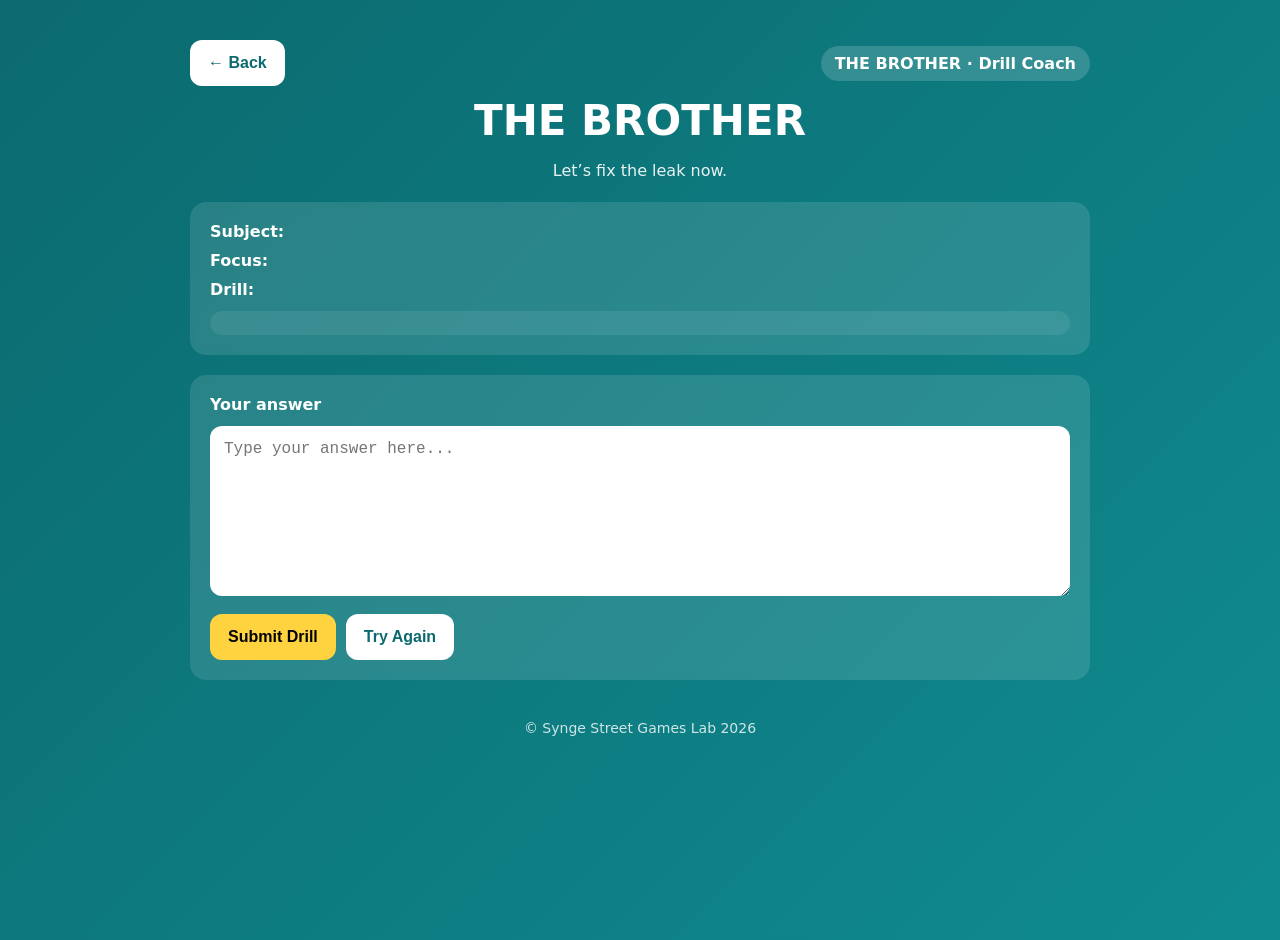
==== drill.html @ 1fe015e7 "Add initial HTML structure for Drill Coach page" ====
<!doctype html>
<html lang="en">
<head>
  <meta charset="utf-8" />
  <title>THE BROTHER — Drill Coach</title>
  <meta name="viewport" content="width=device-width, initial-scale=1" />
  <link rel="stylesheet" href="style.css" />
</head>
<body>

<main class="wrap">

  <div class="topBar">
    <button onclick="location.href='results.html'" class="ghost">← Back</button>
    <div class="pill">THE BROTHER · Drill Coach</div>
  </div>

  <h1>THE BROTHER</h1>
  <p class="sub">Let’s fix the leak now.</p>

  <div class="card">
    <div><strong>Subject:</strong> <span id="subjectLabel"></span></div>
    <div style="margin-top:10px;"><strong>Focus:</strong> <span id="focusLabel"></span></div>
    <div style="margin-top:10px;"><strong>Drill:</strong></div>
    <div id="drillText" class="exampleBox"></div>
  </div>

  <div class="card">
    <strong>Your answer</strong>
    <textarea id="drillInput" placeholder="Type your answer here..."></textarea>
    <div class="controls">
      <button id="submitDrillBtn" class="goldBtn" type="button">Submit Drill</button>
      <button id="tryAgainBtn" class="ghost" type="button">Try Again</button>
    </div>
  </div>

  <section id="drillOut" class="card hidden"></section>

</main>

<footer>
  © Synge Street Games Lab 2026
</footer>

<script src="ai.js"></script>
<script src="drill.js"></script>

</body>
</html>
---- style.css ----
:root{
  --teal:#0b6a6f;
  --teal2:#0e8a91;
  --gold:#ffd23f;
  --gold2:#ffcd1a;
  --panel:rgba(255,255,255,.12);
  --ink:#ffffff;
}

body{
  margin:0;
  font-family:system-ui,-apple-system,Segoe UI,Roboto,sans-serif;
  background:linear-gradient(135deg,#0b6a6f,#0f8b90);
  color:white;
  min-height:100vh;
}

.wrap{
  max-width:900px;
  width:92%;
  margin:40px auto;
}

h1{
  text-align:center;
  font-size:42px;
  margin:8px 0 10px;
}

.sub{
  text-align:center;
  opacity:.9;
  margin-bottom:22px;
}

footer{
  text-align:center;
  margin:30px 0 20px;
  opacity:.8;
  font-size:14px;
}

.topBar{
  display:flex;
  justify-content:space-between;
  align-items:center;
  margin-bottom:10px;
}

.pill{
  padding:8px 14px;
  border-radius:999px;
  background:rgba(255,255,255,.16);
  font-weight:800;
}

.menu{
  display:flex;
  flex-direction:column;
  gap:16px;
  margin-top:24px;
}

.menuBtn{
  border:none;
  padding:16px;
  font-size:18px;
  border-radius:14px;
  cursor:pointer;
  font-weight:800;
}

.card{
  background:rgba(255,255,255,.12);
  padding:20px;
  border-radius:16px;
  margin-top:20px;
  backdrop-filter:blur(3px);
}

.hidden{
  display:none;
}

textarea{
  width:100%;
  min-height:170px;
  padding:14px;
  border-radius:12px;
  border:none;
  font-size:16px;
  margin-top:12px;
  box-sizing:border-box;
}

pre.exampleBox,
.exampleBox{
  white-space:pre-wrap;
  font-family:inherit;
  margin:12px 0 0 0;
  background:rgba(255,255,255,.08);
  padding:12px;
  border-radius:12px;
}

.controls{
  display:flex;
  gap:10px;
  flex-wrap:wrap;
  margin-top:14px;
}

button{
  border:none;
  padding:14px 18px;
  border-radius:12px;
  font-size:16px;
  cursor:pointer;
  font-weight:800;
}

.goldBtn{
  background:var(--gold);
  color:black;
}

.goldBtn:hover{
  background:var(--gold2);
}

.tealBtn{
  background:#11b8ab;
  color:white;
}

.tealBtn:hover{
  background:#0fa597;
}

.ghost{
  background:white;
  color:#0b6a6f;
}

.subjectGrid{
  display:grid;
  grid-template-columns:repeat(auto-fit,minmax(150px,1fr));
  gap:14px;
  margin:20px 0;
}

.subjectBtn{
  padding:14px;
  border-radius:12px;
  font-weight:800;
  border:none;
  cursor:pointer;
  color:white;
}

.subjectBtn:hover{
  transform:scale(1.03);
}

.subjectBtn.active{
  outline:4px solid white;
}

.english{background:#7C3AED;}
.irish{background:#16A34A;}
.maths{background:#2563EB;}
.pe{background:#F97316;}
.biology{background:#0EA5E9;}
.homeec{background:#EC4899;}
.spanish{background:#FACC15;color:black;}

.resultBlock{
  margin-top:14px;
}

.tiny{
  font-size:14px;
  opacity:.9;
}

canvas{
  margin-top:14px;
  background:white;
  border-radius:12px;
  padding:10px;
}
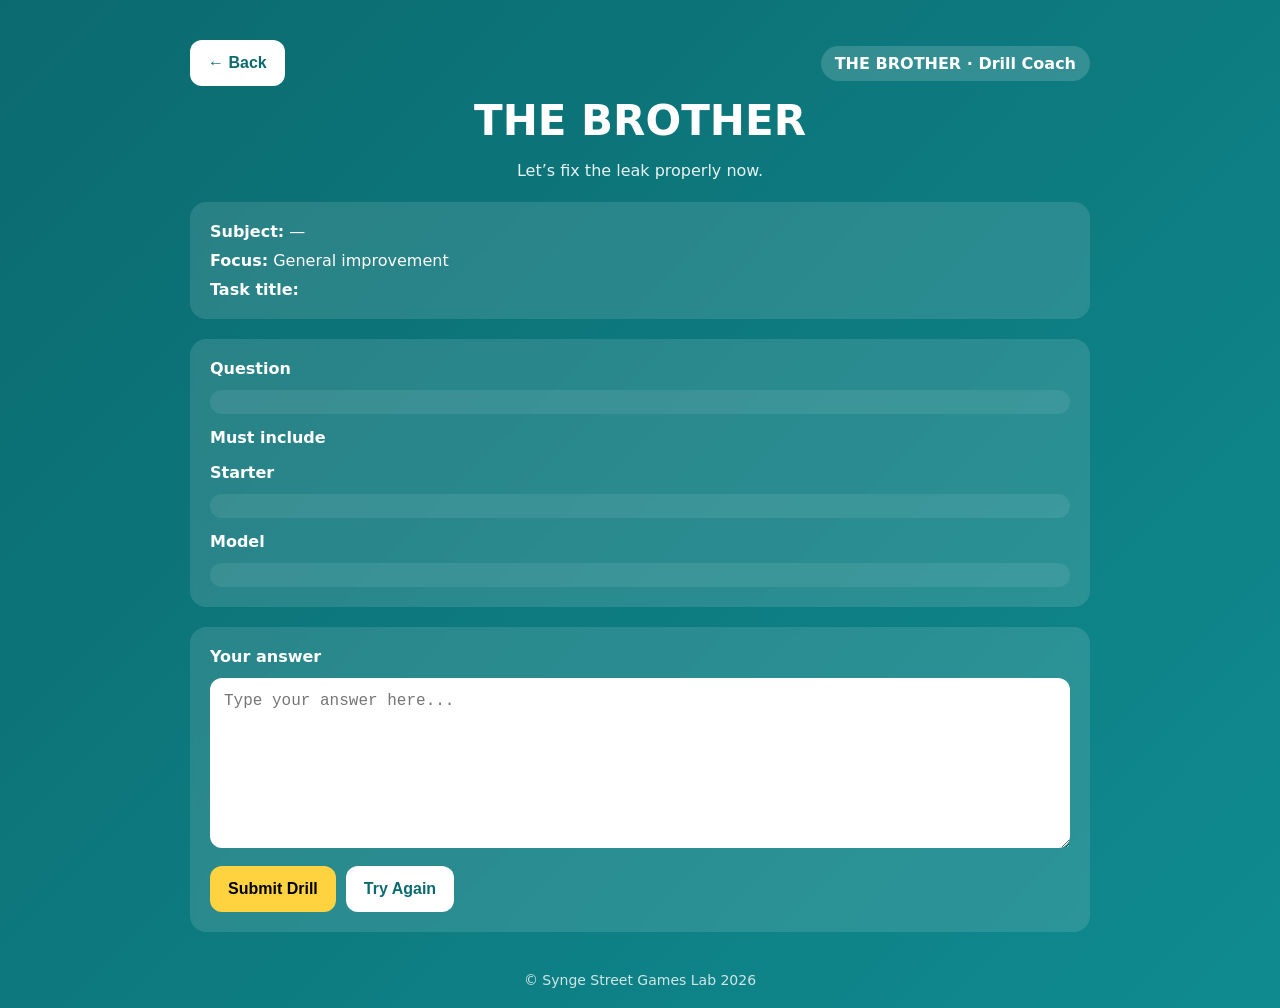
==== commit 4f5c7307: "Update drill.html with new content structure" ====
--- a/drill.html
+++ b/drill.html
@@ -9,20 +9,32 @@
 <body>
 
 <main class="wrap">
-
   <div class="topBar">
     <button onclick="location.href='results.html'" class="ghost">← Back</button>
     <div class="pill">THE BROTHER · Drill Coach</div>
   </div>
 
   <h1>THE BROTHER</h1>
-  <p class="sub">Let’s fix the leak now.</p>
+  <p class="sub">Let’s fix the leak properly now.</p>
 
   <div class="card">
     <div><strong>Subject:</strong> <span id="subjectLabel"></span></div>
     <div style="margin-top:10px;"><strong>Focus:</strong> <span id="focusLabel"></span></div>
-    <div style="margin-top:10px;"><strong>Drill:</strong></div>
-    <div id="drillText" class="exampleBox"></div>
+    <div style="margin-top:10px;"><strong>Task title:</strong> <span id="taskTitle"></span></div>
+  </div>
+
+  <div class="card">
+    <div><strong>Question</strong></div>
+    <div id="taskQuestion" class="exampleBox"></div>
+
+    <div style="margin-top:14px;"><strong>Must include</strong></div>
+    <ul id="mustIncludeList" class="mustList"></ul>
+
+    <div style="margin-top:14px;"><strong>Starter</strong></div>
+    <div id="starterBox" class="exampleBox"></div>
+
+    <div style="margin-top:14px;"><strong>Model</strong></div>
+    <div id="modelBox" class="exampleBox"></div>
   </div>
 
   <div class="card">
@@ -35,7 +47,6 @@
   </div>
 
   <section id="drillOut" class="card hidden"></section>
-
 </main>
 
 <footer>
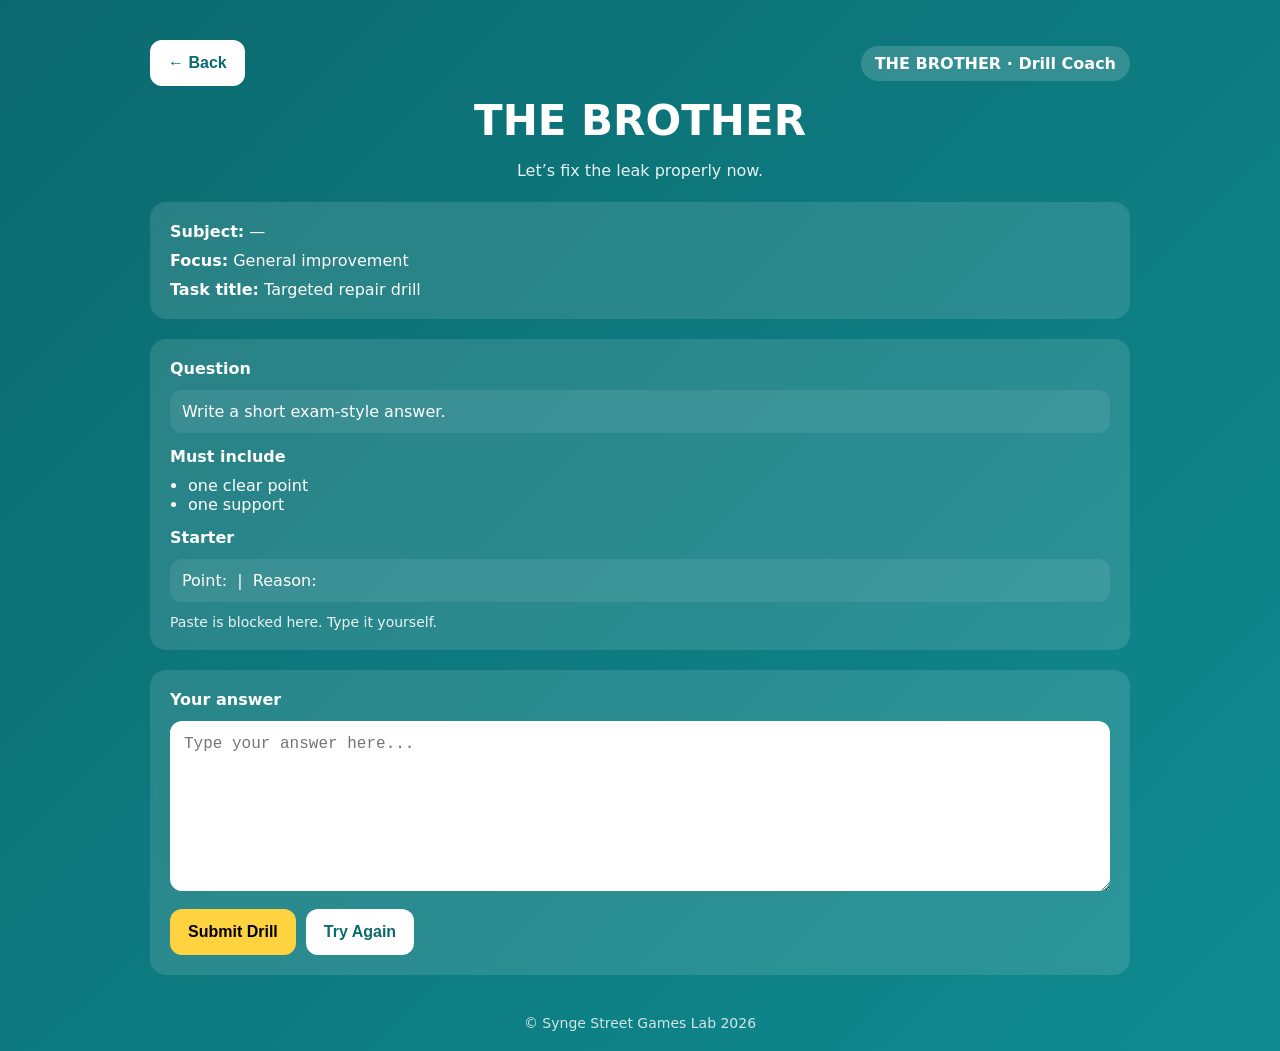
==== commit 45301663: "Add message for blocked paste in input area Added a message indicating that pasting is blocked and u" ====
--- a/drill.html
+++ b/drill.html
@@ -33,8 +33,9 @@
     <div style="margin-top:14px;"><strong>Starter</strong></div>
     <div id="starterBox" class="exampleBox"></div>
 
-    <div style="margin-top:14px;"><strong>Model</strong></div>
-    <div id="modelBox" class="exampleBox"></div>
+    <div class="tiny" style="margin-top:12px;">
+      Paste is blocked here. Type it yourself.
+    </div>
   </div>
 
   <div class="card">
--- a/style.css
+++ b/style.css
@@ -16,7 +16,7 @@
 }
 
 .wrap{
-  max-width:900px;
+  max-width:980px;
   width:92%;
   margin:40px auto;
 }
@@ -45,6 +45,7 @@
   justify-content:space-between;
   align-items:center;
   margin-bottom:10px;
+  gap:12px;
 }
 
 .pill{
@@ -90,6 +91,16 @@
   border:none;
   font-size:16px;
   margin-top:12px;
+  box-sizing:border-box;
+}
+
+select{
+  width:100%;
+  padding:12px;
+  border-radius:12px;
+  border:none;
+  font-size:16px;
+  margin-top:8px;
   box-sizing:border-box;
 }
 
@@ -189,3 +200,32 @@
   border-radius:12px;
   padding:10px;
 }
+
+.rowSplit{
+  display:grid;
+  grid-template-columns:1fr 1fr;
+  gap:16px;
+}
+
+.fieldBlock{
+  min-width:0;
+}
+
+.mustList{
+  margin:10px 0 0 18px;
+  padding:0;
+}
+
+.improvementBanner{
+  margin-top:12px;
+  padding:12px;
+  border-radius:12px;
+  background:rgba(255,210,63,.18);
+  font-weight:800;
+}
+
+.caoBig{
+  font-size:36px;
+  font-weight:900;
+  margin-top:8px;
+}
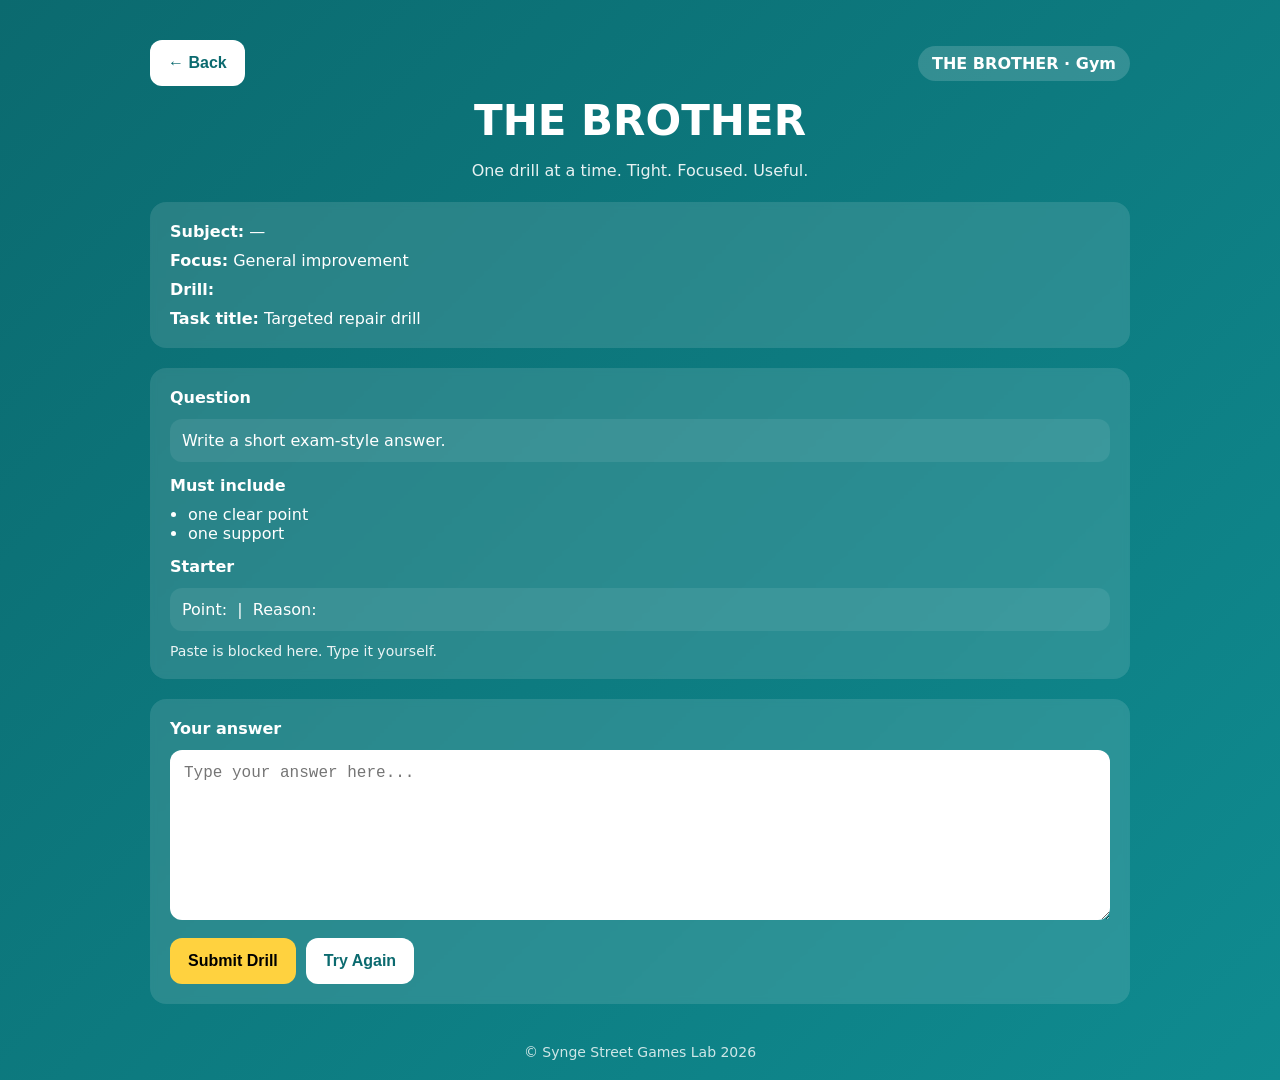
==== commit 48588d04: "Update drill.html" ====
--- a/drill.html
+++ b/drill.html
@@ -2,7 +2,7 @@
 <html lang="en">
 <head>
   <meta charset="utf-8" />
-  <title>THE BROTHER — Drill Coach</title>
+  <title>THE BROTHER — Gym</title>
   <meta name="viewport" content="width=device-width, initial-scale=1" />
   <link rel="stylesheet" href="style.css" />
 </head>
@@ -11,15 +11,16 @@
 <main class="wrap">
   <div class="topBar">
     <button onclick="location.href='results.html'" class="ghost">← Back</button>
-    <div class="pill">THE BROTHER · Drill Coach</div>
+    <div class="pill">THE BROTHER · Gym</div>
   </div>
 
   <h1>THE BROTHER</h1>
-  <p class="sub">Let’s fix the leak properly now.</p>
+  <p class="sub">One drill at a time. Tight. Focused. Useful.</p>
 
   <div class="card">
     <div><strong>Subject:</strong> <span id="subjectLabel"></span></div>
     <div style="margin-top:10px;"><strong>Focus:</strong> <span id="focusLabel"></span></div>
+    <div style="margin-top:10px;"><strong>Drill:</strong> <span id="drillCounter"></span></div>
     <div style="margin-top:10px;"><strong>Task title:</strong> <span id="taskTitle"></span></div>
   </div>
 
@@ -44,10 +45,13 @@
     <div class="controls">
       <button id="submitDrillBtn" class="goldBtn" type="button">Submit Drill</button>
       <button id="tryAgainBtn" class="ghost" type="button">Try Again</button>
+      <button id="nextDrillBtn" class="tealBtn hidden" type="button">Next Drill</button>
+      <button id="finishGymBtn" class="tealBtn hidden" type="button">Finish Gym</button>
     </div>
   </div>
 
   <section id="drillOut" class="card hidden"></section>
+  <section id="gymSummary" class="card hidden"></section>
 </main>
 
 <footer>
--- a/style.css
+++ b/style.css
@@ -55,22 +55,6 @@
   font-weight:800;
 }
 
-.menu{
-  display:flex;
-  flex-direction:column;
-  gap:16px;
-  margin-top:24px;
-}
-
-.menuBtn{
-  border:none;
-  padding:16px;
-  font-size:18px;
-  border-radius:14px;
-  cursor:pointer;
-  font-weight:800;
-}
-
 .card{
   background:rgba(255,255,255,.12);
   padding:20px;
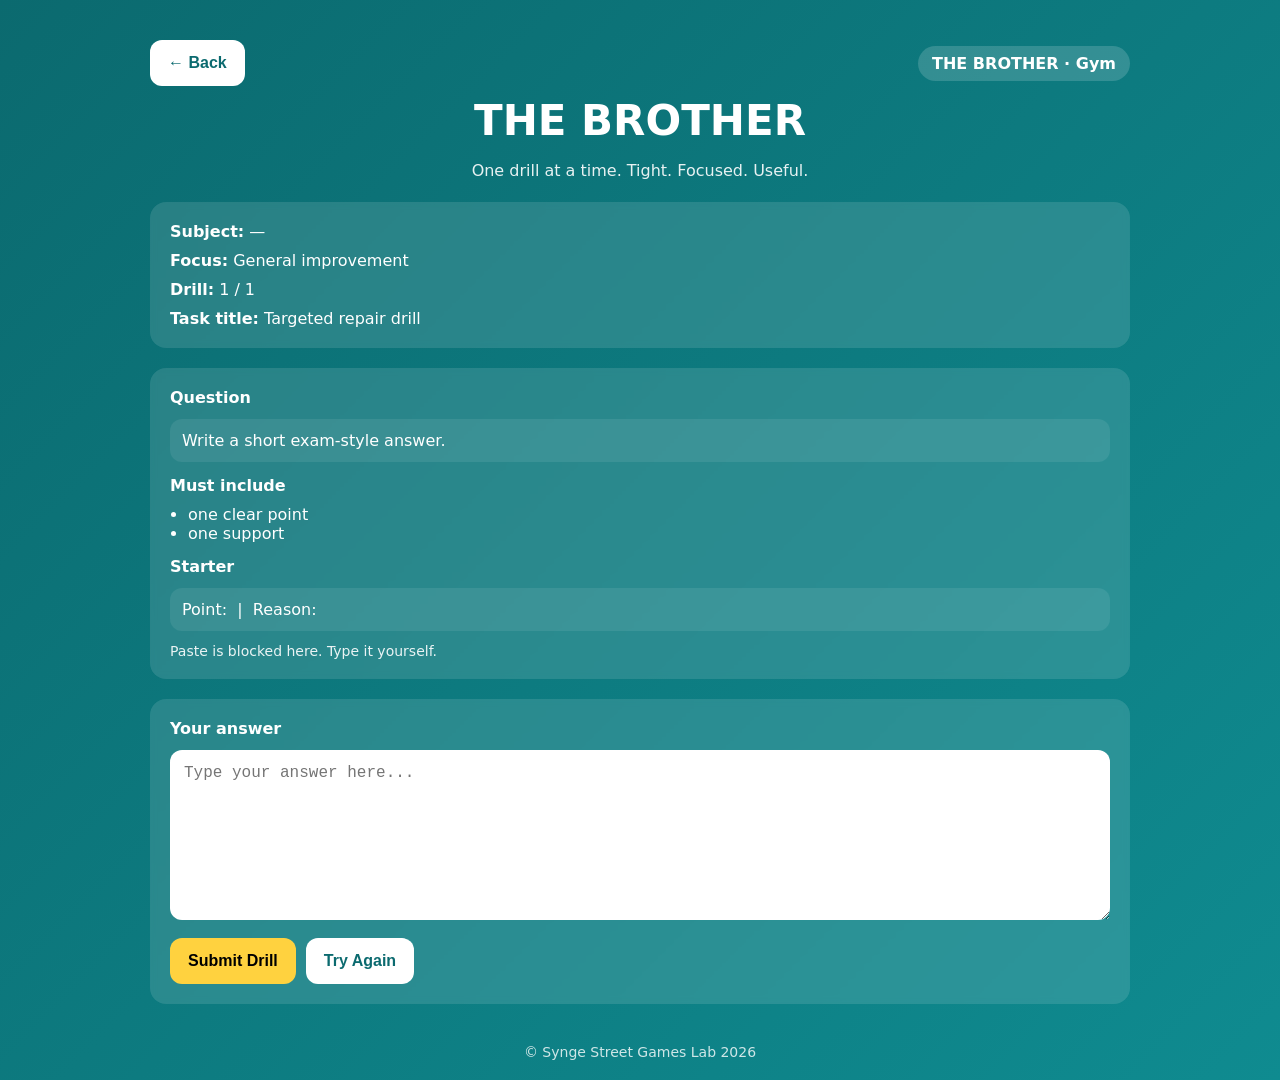
==== commit 71469afe: "Add files via upload" ====
--- a/drill.html
+++ b/drill.html
@@ -27,16 +27,11 @@
   <div class="card">
     <div><strong>Question</strong></div>
     <div id="taskQuestion" class="exampleBox"></div>
-
     <div style="margin-top:14px;"><strong>Must include</strong></div>
     <ul id="mustIncludeList" class="mustList"></ul>
-
     <div style="margin-top:14px;"><strong>Starter</strong></div>
     <div id="starterBox" class="exampleBox"></div>
-
-    <div class="tiny" style="margin-top:12px;">
-      Paste is blocked here. Type it yourself.
-    </div>
+    <div class="tiny" style="margin-top:12px;">Paste is blocked here. Type it yourself.</div>
   </div>
 
   <div class="card">
@@ -58,8 +53,8 @@
   © Synge Street Games Lab 2026
 </footer>
 
+<script src="subject-data.js"></script>
 <script src="ai.js"></script>
 <script src="drill.js"></script>
-
 </body>
 </html>
--- a/style.css
+++ b/style.css
@@ -213,3 +213,99 @@
   font-weight:900;
   margin-top:8px;
 }
+
+.menu{
+  display:flex;
+  justify-content:center;
+  gap:14px;
+  margin:26px 0;
+  flex-wrap:wrap;
+}
+
+.twoColMenu .menuBtn{
+  min-width:220px;
+}
+
+.menuBtn{
+  font-size:18px;
+  padding:16px 22px;
+}
+
+.historyRow,
+.pictureRow{
+  display:flex;
+  justify-content:space-between;
+  gap:16px;
+  align-items:flex-start;
+  padding:10px 0;
+  border-bottom:1px solid rgba(255,255,255,.12);
+}
+
+.historyRow span,
+.pictureRow span{
+  opacity:.9;
+  text-align:right;
+}
+
+.scorePill{
+  display:inline-block;
+  margin-top:8px;
+  padding:8px 14px;
+  border-radius:999px;
+  background:rgba(255,210,63,.2);
+  font-weight:900;
+}
+
+@media (max-width: 700px){
+  .rowSplit{
+    grid-template-columns:1fr;
+  }
+
+  .historyRow,
+  .pictureRow{
+    flex-direction:column;
+  }
+
+  .historyRow span,
+  .pictureRow span{
+    text-align:left;
+  }
+}
+
+input[type="text"]{
+  width:100%;
+  padding:12px;
+  border-radius:12px;
+  border:none;
+  font-size:16px;
+  margin-top:8px;
+  box-sizing:border-box;
+}
+
+.checkGrid{
+  display:grid;
+  grid-template-columns:repeat(auto-fit,minmax(220px,1fr));
+  gap:10px;
+  margin-top:14px;
+}
+
+.checkItem{
+  display:flex;
+  align-items:center;
+  gap:10px;
+  background:rgba(255,255,255,.08);
+  padding:12px 14px;
+  border-radius:12px;
+}
+
+.checkItem input{
+  transform:scale(1.2);
+}
+
+.profileTop{
+  align-items:center;
+}
+
+.profileActions{
+  justify-content:flex-end;
+}
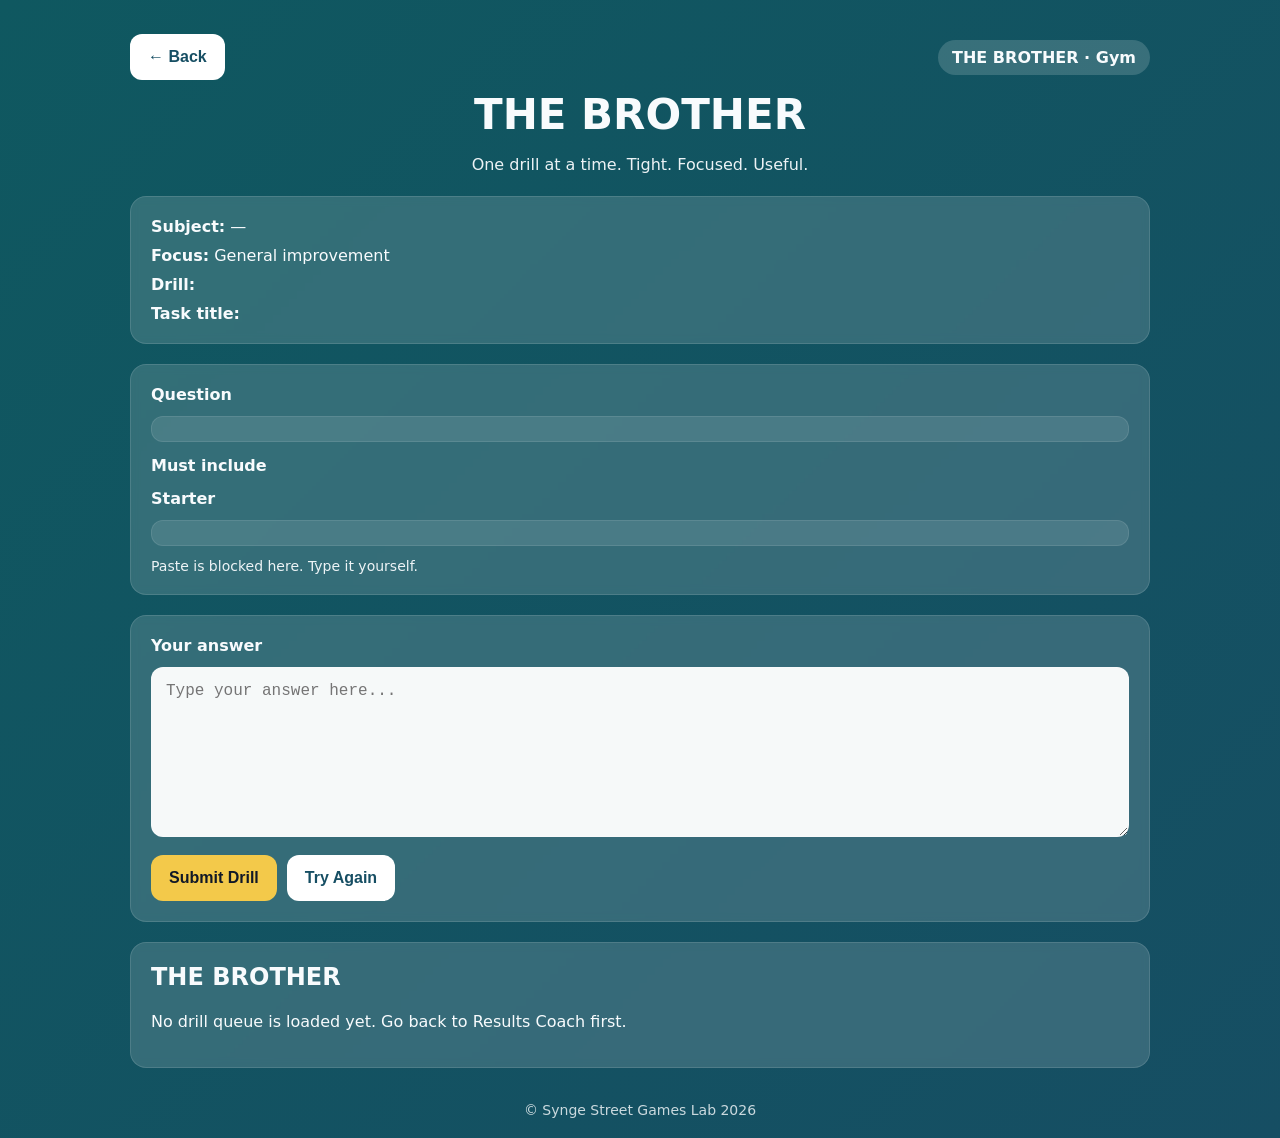
==== commit 0d265e1b: "Add files via upload" ====
--- a/drill.html
+++ b/drill.html
@@ -27,11 +27,16 @@
   <div class="card">
     <div><strong>Question</strong></div>
     <div id="taskQuestion" class="exampleBox"></div>
+
     <div style="margin-top:14px;"><strong>Must include</strong></div>
     <ul id="mustIncludeList" class="mustList"></ul>
+
     <div style="margin-top:14px;"><strong>Starter</strong></div>
     <div id="starterBox" class="exampleBox"></div>
-    <div class="tiny" style="margin-top:12px;">Paste is blocked here. Type it yourself.</div>
+
+    <div class="tiny" style="margin-top:12px;">
+      Paste is blocked here. Type it yourself.
+    </div>
   </div>
 
   <div class="card">
@@ -53,8 +58,8 @@
   © Synge Street Games Lab 2026
 </footer>
 
-<script src="subject-data.js"></script>
 <script src="ai.js"></script>
 <script src="drill.js"></script>
+
 </body>
 </html>
--- a/style.css
+++ b/style.css
@@ -1,311 +1,53 @@
 :root{
-  --teal:#0b6a6f;
-  --teal2:#0e8a91;
-  --gold:#ffd23f;
-  --gold2:#ffcd1a;
-  --panel:rgba(255,255,255,.12);
-  --ink:#ffffff;
+  --bg1:#0f5860;
+  --bg2:#164e63;
+  --gold:#f3c94a;
+  --gold2:#e8bc34;
+  --panel:rgba(255,255,255,.15);
+  --panelSoft:rgba(255,255,255,.10);
+  --ink:#f8fbfd;
+  --inkDark:#173043;
 }
 
-body{
-  margin:0;
-  font-family:system-ui,-apple-system,Segoe UI,Roboto,sans-serif;
-  background:linear-gradient(135deg,#0b6a6f,#0f8b90);
-  color:white;
-  min-height:100vh;
-}
-
-.wrap{
-  max-width:980px;
-  width:92%;
-  margin:40px auto;
-}
-
-h1{
-  text-align:center;
-  font-size:42px;
-  margin:8px 0 10px;
-}
-
-.sub{
-  text-align:center;
-  opacity:.9;
-  margin-bottom:22px;
-}
-
-footer{
-  text-align:center;
-  margin:30px 0 20px;
-  opacity:.8;
-  font-size:14px;
-}
-
-.topBar{
-  display:flex;
-  justify-content:space-between;
-  align-items:center;
-  margin-bottom:10px;
-  gap:12px;
-}
-
-.pill{
-  padding:8px 14px;
-  border-radius:999px;
-  background:rgba(255,255,255,.16);
-  font-weight:800;
-}
-
-.card{
-  background:rgba(255,255,255,.12);
-  padding:20px;
-  border-radius:16px;
-  margin-top:20px;
-  backdrop-filter:blur(3px);
-}
-
-.hidden{
-  display:none;
-}
-
-textarea{
-  width:100%;
-  min-height:170px;
-  padding:14px;
-  border-radius:12px;
-  border:none;
-  font-size:16px;
-  margin-top:12px;
-  box-sizing:border-box;
-}
-
-select{
-  width:100%;
-  padding:12px;
-  border-radius:12px;
-  border:none;
-  font-size:16px;
-  margin-top:8px;
-  box-sizing:border-box;
-}
-
-pre.exampleBox,
-.exampleBox{
-  white-space:pre-wrap;
-  font-family:inherit;
-  margin:12px 0 0 0;
-  background:rgba(255,255,255,.08);
-  padding:12px;
-  border-radius:12px;
-}
-
-.controls{
-  display:flex;
-  gap:10px;
-  flex-wrap:wrap;
-  margin-top:14px;
-}
-
-button{
-  border:none;
-  padding:14px 18px;
-  border-radius:12px;
-  font-size:16px;
-  cursor:pointer;
-  font-weight:800;
-}
-
-.goldBtn{
-  background:var(--gold);
-  color:black;
-}
-
-.goldBtn:hover{
-  background:var(--gold2);
-}
-
-.tealBtn{
-  background:#11b8ab;
-  color:white;
-}
-
-.tealBtn:hover{
-  background:#0fa597;
-}
-
-.ghost{
-  background:white;
-  color:#0b6a6f;
-}
-
-.subjectGrid{
-  display:grid;
-  grid-template-columns:repeat(auto-fit,minmax(150px,1fr));
-  gap:14px;
-  margin:20px 0;
-}
-
-.subjectBtn{
-  padding:14px;
-  border-radius:12px;
-  font-weight:800;
-  border:none;
-  cursor:pointer;
-  color:white;
-}
-
-.subjectBtn:hover{
-  transform:scale(1.03);
-}
-
-.subjectBtn.active{
-  outline:4px solid white;
-}
-
-.english{background:#7C3AED;}
-.irish{background:#16A34A;}
-.maths{background:#2563EB;}
-.pe{background:#F97316;}
-.biology{background:#0EA5E9;}
-.homeec{background:#EC4899;}
-.spanish{background:#FACC15;color:black;}
-
-.resultBlock{
-  margin-top:14px;
-}
-
-.tiny{
-  font-size:14px;
-  opacity:.9;
-}
-
-canvas{
-  margin-top:14px;
-  background:white;
-  border-radius:12px;
-  padding:10px;
-}
-
-.rowSplit{
-  display:grid;
-  grid-template-columns:1fr 1fr;
-  gap:16px;
-}
-
-.fieldBlock{
-  min-width:0;
-}
-
-.mustList{
-  margin:10px 0 0 18px;
-  padding:0;
-}
-
-.improvementBanner{
-  margin-top:12px;
-  padding:12px;
-  border-radius:12px;
-  background:rgba(255,210,63,.18);
-  font-weight:800;
-}
-
-.caoBig{
-  font-size:36px;
-  font-weight:900;
-  margin-top:8px;
-}
-
-.menu{
-  display:flex;
-  justify-content:center;
-  gap:14px;
-  margin:26px 0;
-  flex-wrap:wrap;
-}
-
-.twoColMenu .menuBtn{
-  min-width:220px;
-}
-
-.menuBtn{
-  font-size:18px;
-  padding:16px 22px;
-}
-
-.historyRow,
-.pictureRow{
-  display:flex;
-  justify-content:space-between;
-  gap:16px;
-  align-items:flex-start;
-  padding:10px 0;
-  border-bottom:1px solid rgba(255,255,255,.12);
-}
-
-.historyRow span,
-.pictureRow span{
-  opacity:.9;
-  text-align:right;
-}
-
-.scorePill{
-  display:inline-block;
-  margin-top:8px;
-  padding:8px 14px;
-  border-radius:999px;
-  background:rgba(255,210,63,.2);
-  font-weight:900;
-}
-
-@media (max-width: 700px){
-  .rowSplit{
-    grid-template-columns:1fr;
-  }
-
-  .historyRow,
-  .pictureRow{
-    flex-direction:column;
-  }
-
-  .historyRow span,
-  .pictureRow span{
-    text-align:left;
-  }
-}
-
-input[type="text"]{
-  width:100%;
-  padding:12px;
-  border-radius:12px;
-  border:none;
-  font-size:16px;
-  margin-top:8px;
-  box-sizing:border-box;
-}
-
-.checkGrid{
-  display:grid;
-  grid-template-columns:repeat(auto-fit,minmax(220px,1fr));
-  gap:10px;
-  margin-top:14px;
-}
-
-.checkItem{
-  display:flex;
-  align-items:center;
-  gap:10px;
-  background:rgba(255,255,255,.08);
-  padding:12px 14px;
-  border-radius:12px;
-}
-
-.checkItem input{
-  transform:scale(1.2);
-}
-
-.profileTop{
-  align-items:center;
-}
-
-.profileActions{
-  justify-content:flex-end;
-}
+body{margin:0;font-family:system-ui,-apple-system,Segoe UI,Roboto,sans-serif;background:linear-gradient(135deg,var(--bg1),var(--bg2));color:var(--ink);min-height:100vh;}
+.wrap{max-width:1020px;width:92%;margin:34px auto;}
+h1{text-align:center;font-size:42px;margin:8px 0 10px;}
+h2,h3{line-height:1.2;}
+.sub{text-align:center;opacity:.95;margin-bottom:22px;}
+footer{text-align:center;margin:30px 0 20px;opacity:.8;font-size:14px;}
+.topBar{display:flex;justify-content:space-between;align-items:center;margin-bottom:10px;gap:12px;}
+.pill{padding:8px 14px;border-radius:999px;background:rgba(255,255,255,.16);font-weight:800;}
+.card{background:var(--panel);padding:20px;border-radius:16px;margin-top:20px;backdrop-filter:blur(4px);border:1px solid rgba(255,255,255,.12);}
+.hidden{display:none;}
+textarea, select, .textInput{width:100%;padding:14px;border-radius:12px;border:1px solid rgba(255,255,255,.22);font-size:16px;box-sizing:border-box;background:rgba(255,255,255,.96);color:var(--inkDark);}
+textarea{min-height:170px;margin-top:12px;}
+select{margin-top:8px;}
+.smallArea{min-height:110px;margin-top:8px;}
+pre.exampleBox,.exampleBox{white-space:pre-wrap;font-family:inherit;margin:12px 0 0 0;background:var(--panelSoft);padding:12px;border-radius:12px;border:1px solid rgba(255,255,255,.1);}
+.controls{display:flex;gap:10px;flex-wrap:wrap;margin-top:14px;}
+button{border:none;padding:14px 18px;border-radius:12px;font-size:16px;cursor:pointer;font-weight:800;}
+.goldBtn{background:var(--gold);color:#111827;}
+.goldBtn:hover{background:var(--gold2);}
+.tealBtn{background:#d9eef1;color:#11303b;}
+.tealBtn:hover{background:#c9e5ea;}
+.ghost{background:white;color:#164e63;}
+.subjectGrid{display:grid;grid-template-columns:repeat(auto-fit,minmax(150px,1fr));gap:14px;margin:20px 0;}
+.subjectGrid.compact{margin:8px 0 0 0;}
+.subjectBtn,.subjectChoice{padding:14px;border-radius:12px;font-weight:800;border:none;cursor:pointer;color:white;display:flex;align-items:center;justify-content:center;gap:8px;text-align:center;}
+.subjectBtn:hover,.subjectChoice:hover{transform:scale(1.02);}
+.subjectBtn.active{outline:3px solid white;}
+.subjectChoice input{accent-color:#fff;}
+.mutedChoice{opacity:.55;}
+.english{background:#6d3adb;}.irish{background:#17844f;}.maths{background:#2a61d0;}.pe{background:#df6c21;}.biology{background:#0b95c8;}.homeec{background:#cf4a90;}.spanish{background:#d19b13;color:#111827;}
+.resultBlock{margin-top:14px;}
+.tiny{font-size:14px;opacity:.95;}
+canvas{margin-top:14px;background:white;border-radius:12px;padding:10px;}
+.rowSplit{display:grid;grid-template-columns:1fr 1fr;gap:16px;}
+.fieldBlock{min-width:0;}
+.mustList{margin:10px 0 0 18px;padding:0;}
+.improvementBanner{margin-top:12px;padding:12px;border-radius:12px;background:rgba(243,201,74,.20);font-weight:800;}
+.caoBig{font-size:36px;font-weight:900;margin-top:8px;}
+.scoreBadge{display:inline-block;margin-top:6px;padding:8px 12px;border-radius:999px;background:rgba(243,201,74,.22);font-weight:900;}
+.menu{display:flex;justify-content:center;margin:20px 0;}
+.menuBtn{min-width:240px;}
+@media (max-width:760px){.rowSplit{grid-template-columns:1fr;}}
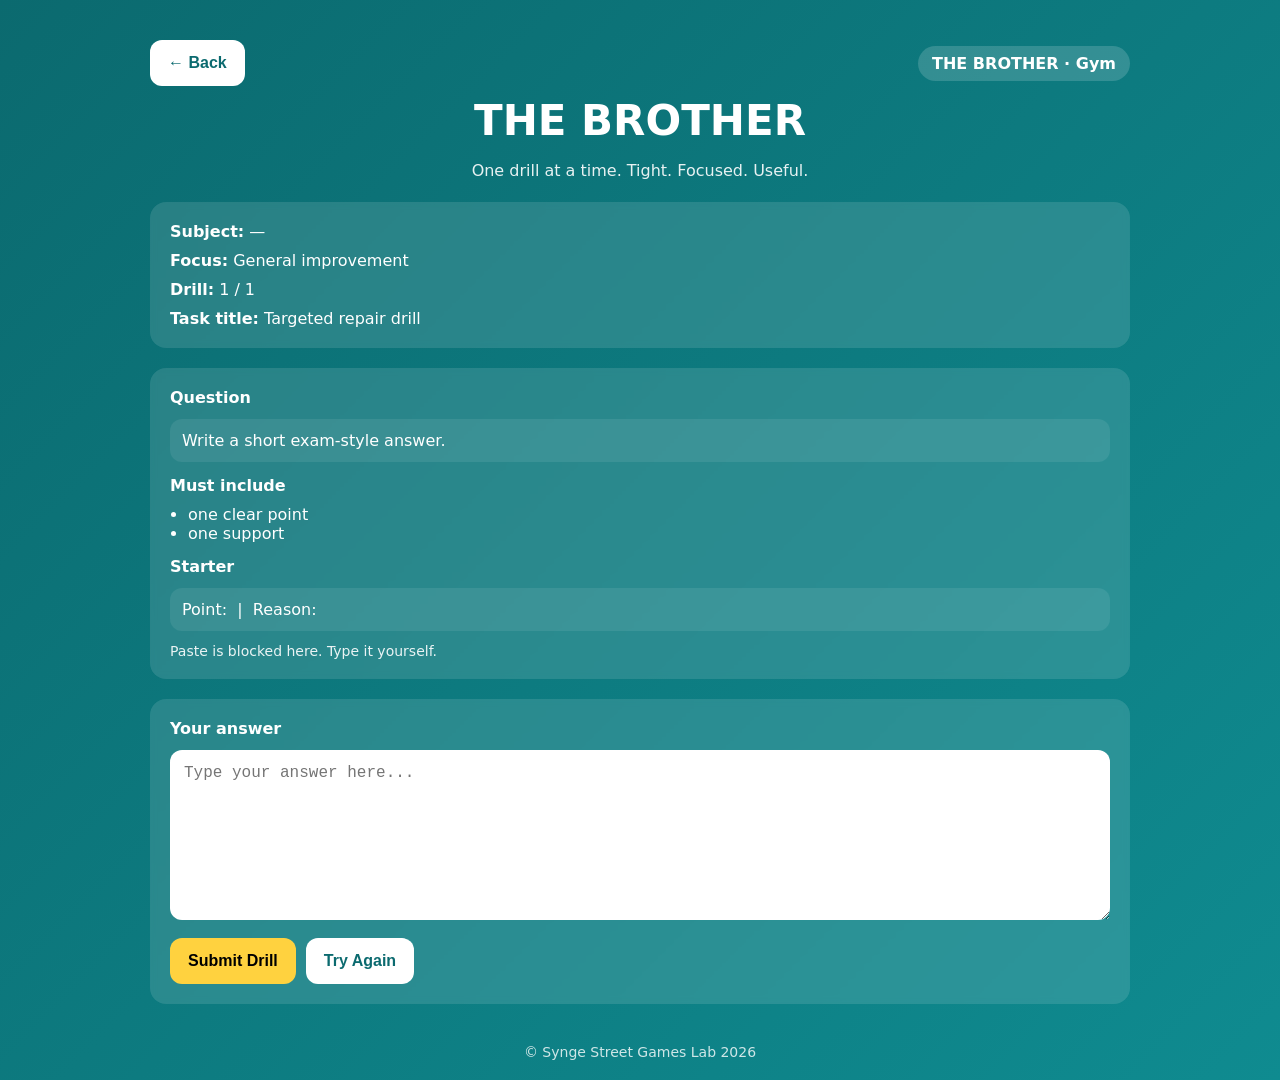
==== commit 75bd23b7: "Add files via upload" ====
--- a/drill.html
+++ b/drill.html
@@ -27,16 +27,11 @@
   <div class="card">
     <div><strong>Question</strong></div>
     <div id="taskQuestion" class="exampleBox"></div>
-
     <div style="margin-top:14px;"><strong>Must include</strong></div>
     <ul id="mustIncludeList" class="mustList"></ul>
-
     <div style="margin-top:14px;"><strong>Starter</strong></div>
     <div id="starterBox" class="exampleBox"></div>
-
-    <div class="tiny" style="margin-top:12px;">
-      Paste is blocked here. Type it yourself.
-    </div>
+    <div class="tiny" style="margin-top:12px;">Paste is blocked here. Type it yourself.</div>
   </div>
 
   <div class="card">
@@ -58,8 +53,8 @@
   © Synge Street Games Lab 2026
 </footer>
 
+<script src="subject-data.js"></script>
 <script src="ai.js"></script>
 <script src="drill.js"></script>
-
 </body>
 </html>
--- a/style.css
+++ b/style.css
@@ -1,53 +1,320 @@
 :root{
-  --bg1:#0f5860;
-  --bg2:#164e63;
-  --gold:#f3c94a;
-  --gold2:#e8bc34;
-  --panel:rgba(255,255,255,.15);
-  --panelSoft:rgba(255,255,255,.10);
-  --ink:#f8fbfd;
-  --inkDark:#173043;
-}
-
-body{margin:0;font-family:system-ui,-apple-system,Segoe UI,Roboto,sans-serif;background:linear-gradient(135deg,var(--bg1),var(--bg2));color:var(--ink);min-height:100vh;}
-.wrap{max-width:1020px;width:92%;margin:34px auto;}
-h1{text-align:center;font-size:42px;margin:8px 0 10px;}
-h2,h3{line-height:1.2;}
-.sub{text-align:center;opacity:.95;margin-bottom:22px;}
-footer{text-align:center;margin:30px 0 20px;opacity:.8;font-size:14px;}
-.topBar{display:flex;justify-content:space-between;align-items:center;margin-bottom:10px;gap:12px;}
-.pill{padding:8px 14px;border-radius:999px;background:rgba(255,255,255,.16);font-weight:800;}
-.card{background:var(--panel);padding:20px;border-radius:16px;margin-top:20px;backdrop-filter:blur(4px);border:1px solid rgba(255,255,255,.12);}
-.hidden{display:none;}
-textarea, select, .textInput{width:100%;padding:14px;border-radius:12px;border:1px solid rgba(255,255,255,.22);font-size:16px;box-sizing:border-box;background:rgba(255,255,255,.96);color:var(--inkDark);}
-textarea{min-height:170px;margin-top:12px;}
-select{margin-top:8px;}
-.smallArea{min-height:110px;margin-top:8px;}
-pre.exampleBox,.exampleBox{white-space:pre-wrap;font-family:inherit;margin:12px 0 0 0;background:var(--panelSoft);padding:12px;border-radius:12px;border:1px solid rgba(255,255,255,.1);}
-.controls{display:flex;gap:10px;flex-wrap:wrap;margin-top:14px;}
-button{border:none;padding:14px 18px;border-radius:12px;font-size:16px;cursor:pointer;font-weight:800;}
-.goldBtn{background:var(--gold);color:#111827;}
-.goldBtn:hover{background:var(--gold2);}
-.tealBtn{background:#d9eef1;color:#11303b;}
-.tealBtn:hover{background:#c9e5ea;}
-.ghost{background:white;color:#164e63;}
-.subjectGrid{display:grid;grid-template-columns:repeat(auto-fit,minmax(150px,1fr));gap:14px;margin:20px 0;}
-.subjectGrid.compact{margin:8px 0 0 0;}
-.subjectBtn,.subjectChoice{padding:14px;border-radius:12px;font-weight:800;border:none;cursor:pointer;color:white;display:flex;align-items:center;justify-content:center;gap:8px;text-align:center;}
-.subjectBtn:hover,.subjectChoice:hover{transform:scale(1.02);}
-.subjectBtn.active{outline:3px solid white;}
-.subjectChoice input{accent-color:#fff;}
-.mutedChoice{opacity:.55;}
-.english{background:#6d3adb;}.irish{background:#17844f;}.maths{background:#2a61d0;}.pe{background:#df6c21;}.biology{background:#0b95c8;}.homeec{background:#cf4a90;}.spanish{background:#d19b13;color:#111827;}
-.resultBlock{margin-top:14px;}
-.tiny{font-size:14px;opacity:.95;}
-canvas{margin-top:14px;background:white;border-radius:12px;padding:10px;}
-.rowSplit{display:grid;grid-template-columns:1fr 1fr;gap:16px;}
-.fieldBlock{min-width:0;}
-.mustList{margin:10px 0 0 18px;padding:0;}
-.improvementBanner{margin-top:12px;padding:12px;border-radius:12px;background:rgba(243,201,74,.20);font-weight:800;}
-.caoBig{font-size:36px;font-weight:900;margin-top:8px;}
-.scoreBadge{display:inline-block;margin-top:6px;padding:8px 12px;border-radius:999px;background:rgba(243,201,74,.22);font-weight:900;}
-.menu{display:flex;justify-content:center;margin:20px 0;}
-.menuBtn{min-width:240px;}
-@media (max-width:760px){.rowSplit{grid-template-columns:1fr;}}
+  --teal:#0b6a6f;
+  --teal2:#0e8a91;
+  --gold:#ffd23f;
+  --gold2:#ffcd1a;
+  --panel:rgba(255,255,255,.12);
+  --ink:#ffffff;
+}
+
+body{
+  margin:0;
+  font-family:system-ui,-apple-system,Segoe UI,Roboto,sans-serif;
+  background:linear-gradient(135deg,#0b6a6f,#0f8b90);
+  color:white;
+  min-height:100vh;
+}
+
+.wrap{
+  max-width:980px;
+  width:92%;
+  margin:40px auto;
+}
+
+h1{
+  text-align:center;
+  font-size:42px;
+  margin:8px 0 10px;
+}
+
+.sub{
+  text-align:center;
+  opacity:.9;
+  margin-bottom:22px;
+}
+
+footer{
+  text-align:center;
+  margin:30px 0 20px;
+  opacity:.8;
+  font-size:14px;
+}
+
+.topBar{
+  display:flex;
+  justify-content:space-between;
+  align-items:center;
+  margin-bottom:10px;
+  gap:12px;
+}
+
+.pill{
+  padding:8px 14px;
+  border-radius:999px;
+  background:rgba(255,255,255,.16);
+  font-weight:800;
+}
+
+.card{
+  background:rgba(255,255,255,.12);
+  padding:20px;
+  border-radius:16px;
+  margin-top:20px;
+  backdrop-filter:blur(3px);
+}
+
+.hidden{
+  display:none;
+}
+
+textarea{
+  width:100%;
+  min-height:170px;
+  padding:14px;
+  border-radius:12px;
+  border:none;
+  font-size:16px;
+  margin-top:12px;
+  box-sizing:border-box;
+}
+
+select{
+  width:100%;
+  padding:12px;
+  border-radius:12px;
+  border:none;
+  font-size:16px;
+  margin-top:8px;
+  box-sizing:border-box;
+}
+
+pre.exampleBox,
+.exampleBox{
+  white-space:pre-wrap;
+  font-family:inherit;
+  margin:12px 0 0 0;
+  background:rgba(255,255,255,.08);
+  padding:12px;
+  border-radius:12px;
+}
+
+.controls{
+  display:flex;
+  gap:10px;
+  flex-wrap:wrap;
+  margin-top:14px;
+}
+
+button{
+  border:none;
+  padding:14px 18px;
+  border-radius:12px;
+  font-size:16px;
+  cursor:pointer;
+  font-weight:800;
+}
+
+.goldBtn{
+  background:var(--gold);
+  color:black;
+}
+
+.goldBtn:hover{
+  background:var(--gold2);
+}
+
+.tealBtn{
+  background:#11b8ab;
+  color:white;
+}
+
+.tealBtn:hover{
+  background:#0fa597;
+}
+
+.ghost{
+  background:white;
+  color:#0b6a6f;
+}
+
+.subjectGrid{
+  display:grid;
+  grid-template-columns:repeat(auto-fit,minmax(150px,1fr));
+  gap:14px;
+  margin:20px 0;
+}
+
+.subjectBtn{
+  padding:14px;
+  border-radius:12px;
+  font-weight:800;
+  border:none;
+  cursor:pointer;
+  color:white;
+}
+
+.subjectBtn:hover{
+  transform:scale(1.03);
+}
+
+.subjectBtn.active{
+  outline:4px solid white;
+}
+
+.english{background:#7C3AED;}
+.irish{background:#16A34A;}
+.maths{background:#2563EB;}
+.pe{background:#F97316;}
+.biology{background:#0EA5E9;}
+.homeec{background:#EC4899;}
+.spanish{background:#FACC15;color:black;}
+
+.resultBlock{
+  margin-top:14px;
+}
+
+.tiny{
+  font-size:14px;
+  opacity:.9;
+}
+
+canvas{
+  margin-top:14px;
+  background:white;
+  border-radius:12px;
+  padding:10px;
+}
+
+.rowSplit{
+  display:grid;
+  grid-template-columns:1fr 1fr;
+  gap:16px;
+}
+
+.fieldBlock{
+  min-width:0;
+}
+
+.mustList{
+  margin:10px 0 0 18px;
+  padding:0;
+}
+
+.improvementBanner{
+  margin-top:12px;
+  padding:12px;
+  border-radius:12px;
+  background:rgba(255,210,63,.18);
+  font-weight:800;
+}
+
+.caoBig{
+  font-size:36px;
+  font-weight:900;
+  margin-top:8px;
+}
+
+.menu{
+  display:flex;
+  justify-content:center;
+  gap:14px;
+  margin:26px 0;
+  flex-wrap:wrap;
+}
+
+.twoColMenu .menuBtn{
+  min-width:220px;
+}
+
+.menuBtn{
+  font-size:18px;
+  padding:16px 22px;
+}
+
+.historyRow,
+.pictureRow{
+  display:flex;
+  justify-content:space-between;
+  gap:16px;
+  align-items:flex-start;
+  padding:10px 0;
+  border-bottom:1px solid rgba(255,255,255,.12);
+}
+
+.historyRow span,
+.pictureRow span{
+  opacity:.9;
+  text-align:right;
+}
+
+.scorePill{
+  display:inline-block;
+  margin-top:8px;
+  padding:8px 14px;
+  border-radius:999px;
+  background:rgba(255,210,63,.2);
+  font-weight:900;
+}
+
+@media (max-width: 700px){
+  .rowSplit{
+    grid-template-columns:1fr;
+  }
+
+  .historyRow,
+  .pictureRow{
+    flex-direction:column;
+  }
+
+  .historyRow span,
+  .pictureRow span{
+    text-align:left;
+  }
+}
+
+input[type="text"]{
+  width:100%;
+  padding:12px;
+  border-radius:12px;
+  border:none;
+  font-size:16px;
+  margin-top:8px;
+  box-sizing:border-box;
+}
+
+.checkGrid{
+  display:grid;
+  grid-template-columns:repeat(auto-fit,minmax(220px,1fr));
+  gap:10px;
+  margin-top:14px;
+}
+
+.checkItem{
+  display:flex;
+  align-items:center;
+  gap:10px;
+  background:rgba(255,255,255,.08);
+  padding:12px 14px;
+  border-radius:12px;
+}
+
+.checkItem input{
+  transform:scale(1.2);
+}
+
+.profileTop{
+  align-items:center;
+}
+
+.profileActions{
+  justify-content:flex-end;
+}
+
+.checkGrid{display:grid;grid-template-columns:repeat(auto-fit,minmax(200px,1fr));gap:10px;margin-top:12px;}
+.checkItem{display:flex;align-items:center;gap:10px;background:rgba(255,255,255,.95);color:#143046;border-radius:12px;padding:12px 14px;}
+.checkItem input{transform:scale(1.1);}
+.setupInner{background:rgba(255,255,255,.12);}
+.historyRow{display:flex;justify-content:space-between;gap:12px;padding:10px 0;border-bottom:1px solid rgba(255,255,255,.12);}
+.scorePill{display:inline-block;margin-top:8px;padding:8px 12px;border-radius:999px;background:rgba(243,201,74,.2);font-weight:900;}
+.twoColMenu{display:grid;grid-template-columns:1fr 1fr;gap:12px;}
+@media (max-width:760px){.twoColMenu{grid-template-columns:1fr;}}
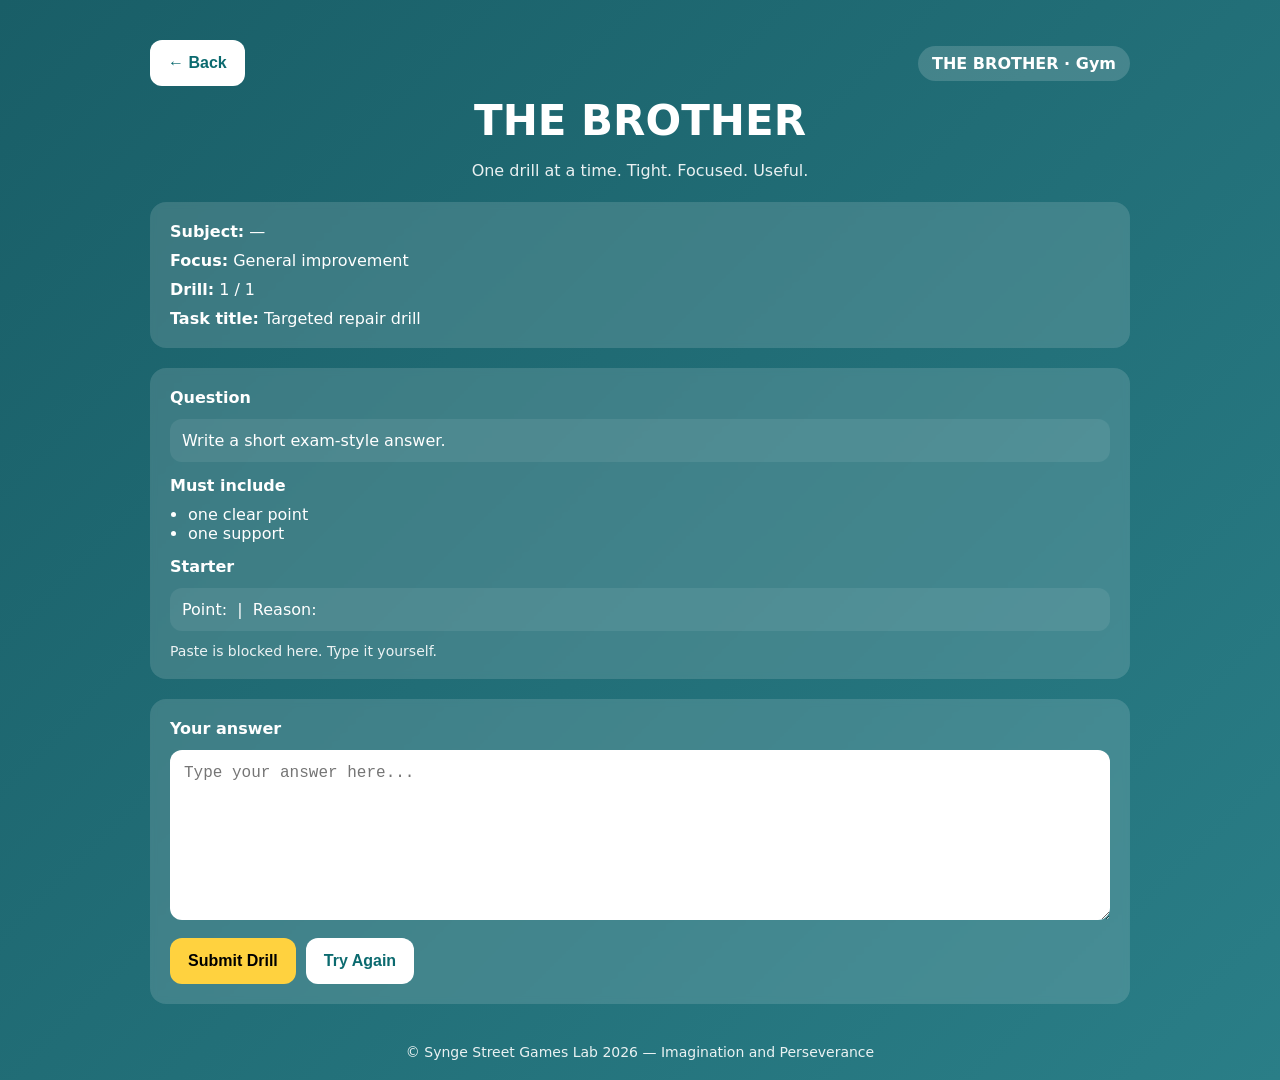
==== commit b5a1655e: "Add files via upload" ====
--- a/drill.html
+++ b/drill.html
@@ -50,7 +50,7 @@
 </main>
 
 <footer>
-  © Synge Street Games Lab 2026
+  © Synge Street Games Lab 2026 — Imagination and Perseverance
 </footer>
 
 <script src="subject-data.js"></script>
--- a/style.css
+++ b/style.css
@@ -310,11 +310,19 @@
   justify-content:flex-end;
 }
 
+
+
+body{background:linear-gradient(135deg,#195e67,#2a7e87);} 
+.card{background:rgba(255,255,255,.14);} 
+footer{text-align:center;margin:30px auto 20px;opacity:.9;font-size:14px;max-width:980px;width:92%;}
+.centeredCard,.centeredCard p,.centeredCard strong{text-align:center;}
 .checkGrid{display:grid;grid-template-columns:repeat(auto-fit,minmax(200px,1fr));gap:10px;margin-top:12px;}
 .checkItem{display:flex;align-items:center;gap:10px;background:rgba(255,255,255,.95);color:#143046;border-radius:12px;padding:12px 14px;}
-.checkItem input{transform:scale(1.1);}
-.setupInner{background:rgba(255,255,255,.12);}
-.historyRow{display:flex;justify-content:space-between;gap:12px;padding:10px 0;border-bottom:1px solid rgba(255,255,255,.12);}
-.scorePill{display:inline-block;margin-top:8px;padding:8px 12px;border-radius:999px;background:rgba(243,201,74,.2);font-weight:900;}
-.twoColMenu{display:grid;grid-template-columns:1fr 1fr;gap:12px;}
-@media (max-width:760px){.twoColMenu{grid-template-columns:1fr;}}
+.checkItem input{transform:scale(1.1);} 
+.setupPanel{background:rgba(255,255,255,.08);padding:14px;border-radius:14px;}
+.profileTop{align-items:center;}
+.profileActions{justify-content:flex-end;}
+.historyRow{display:flex;justify-content:space-between;gap:12px;padding:10px 0;border-bottom:1px solid rgba(255,255,255,.12);} 
+.scorePill{display:inline-block;margin-top:8px;padding:8px 12px;border-radius:999px;background:rgba(243,201,74,.2);font-weight:900;} 
+.twoColMenu{display:grid;grid-template-columns:1fr 1fr;gap:12px;} 
+@media (max-width:760px){.twoColMenu{grid-template-columns:1fr;}} 
